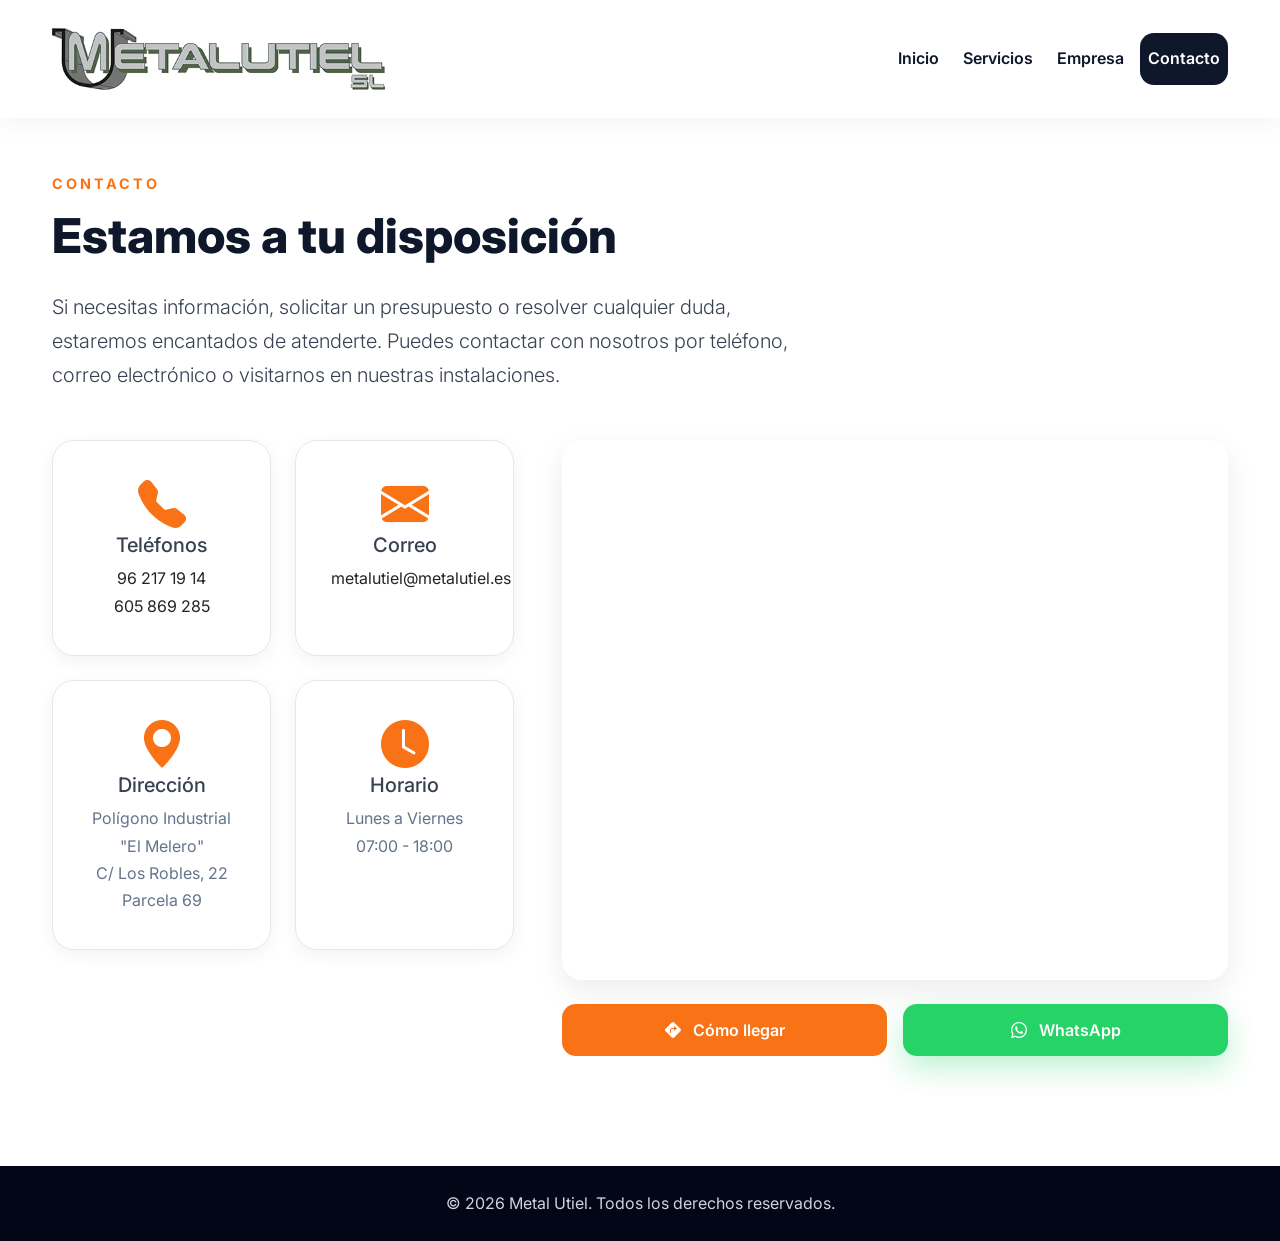
==== contacto.html @ ed5d5f31 "Add files via upload" ====
<!DOCTYPE html>
<html lang="es">

<head>

<meta charset="utf-8">
<meta name="viewport" content="width=device-width, initial-scale=1">

<title>Metal Utiel | Contacto</title>

<meta name="description"
content="Conoce Metal Utiel. Más de 30 años ofreciendo soluciones de mantenimiento industrial, maquinaria vinícola y fabricación metálica en Utiel.">

<link href="https://cdn.jsdelivr.net/npm/bootstrap@5.3.8/dist/css/bootstrap.min.css" rel="stylesheet">
<link href="https://cdn.jsdelivr.net/npm/bootstrap-icons@1.13.1/font/bootstrap-icons.min.css" rel="stylesheet">

<link href="css/mio.css" rel="stylesheet">

<link rel="icon" href="img/logo.ico">

<link rel="preconnect" href="https://fonts.googleapis.com">

<link href="https://fonts.googleapis.com/css2?family=Inter:wght@300;400;500;600;700;800&display=swap" rel="stylesheet">

</head>

<body>

<!-- ================= NAVBAR ================= -->

<nav class="navbar navbar-expand-lg fixed-top">

<div class="container">

<a class="navbar-brand" href="index.html">

<img src="img/LOGOLARGO.png"
class="logo-header"
alt="Metal Utiel">

</a>

<button class="navbar-toggler"
data-bs-toggle="collapse"
data-bs-target="#menu">

<span class="navbar-toggler-icon"></span>

</button>

<div class="collapse navbar-collapse"
id="menu">

<ul class="navbar-nav ms-auto">

<li class="nav-item">
<a class="nav-link" href="index.html">
Inicio
</a>
</li>

<li class="nav-item">
<a class="nav-link" href="servicios.html">
Servicios
</a>
</li>

<li class="nav-item">
<a class="nav-link" href="empresa.html">
Empresa
</a>
</li>





<li class="nav-item">
<a class="nav-link active
" href="contacto.html">
Contacto
</a>
</li>

</ul>

</div>

</div>

</nav>



<section class="section primera-seccion">

    <div class="container">

        <div class="text-left mb-5">

            <span class="section-mini">
                CONTACTO
            </span>

            <h1 class="section-title">
                Estamos a tu disposición
            </h1>

            <p class="lead" style="max-width:750px;">
                Si necesitas información, solicitar un presupuesto o resolver cualquier duda,
                estaremos encantados de atenderte. Puedes contactar con nosotros por teléfono,
                correo electrónico o visitarnos en nuestras instalaciones.
            </p>

        </div>

        <div class="row g-5 align-items-stretch">

            <!-- IZQUIERDA -->
            <div class="col-lg-5">

                <div class="row g-4">

    <div class="col-md-6">
        <div class="value-card text-center h-100">

            <i class="bi bi-telephone-fill display-5 text-orange mb-3"></i>

            <h5>Teléfonos</h5>

            <p class="mb-0">
                <a href="tel:+34962171914"
                   class="text-decoration-none text-dark">
                    96 217 19 14
                </a>
            </p>

             <p class="mb-0">
                <a href="tel:+34605869285"
                   class="text-decoration-none text-dark">
                    605 869 285
                </a>
            </p>

        </div>
    </div>

    <div class="col-md-6">
        <div class="value-card text-center h-100">

            <i class="bi bi-envelope-fill display-5 text-orange mb-3"></i>

            <h5>Correo</h5>

            <p class="mb-0">
                <a href="mailto:info@metalutiel.es"
                   class="text-decoration-none text-dark">
                    metalutiel@metalutiel.es
                </a>
            </p>

        </div>
    </div>

<div class="col-md-6">
    <div class="value-card text-center h-100">

        <i class="bi bi-geo-alt-fill display-5 text-orange mb-3"></i>

        <h5>Dirección</h5>

        <p class="mb-0">
            Polígono Industrial <br>"El Melero"<br>
            C/ Los Robles, 22<br> Parcela 69
        </p>

    </div>
</div>

    <div class="col-md-6">
        <div class="value-card text-center h-100">

            <i class="bi bi-clock-fill display-5 text-orange mb-3"></i>

            <h5>Horario</h5>

            <p class="mb-0">
                Lunes a Viernes<br>
                07:00 - 18:00
            </p>

        </div>
    </div>

</div>

            </div>

            <!-- DERECHA -->
            <div class="col-lg-7">

<div class="mapa-contacto mb-4">

    <iframe src="https://www.google.com/maps/embed?pb=!1m18!1m12!1m3!1d3731.868225473736!2d-1.2093462878448147!3d39.57792327146829!2m3!1f0!2f0!3f0!3m2!1i1024!2i768!4f13.1!3m3!1m2!1s0xd60cb50cfaef9b5%3A0x9363ec86e0dedd48!2sMetalutiel!5e1!3m2!1ses!2ses!4v1785226518071!5m2!1ses!2ses" 
        width="100%"
        height="540"
        style="border:0;"
        allowfullscreen=""
        loading="lazy"
        referrerpolicy="no-referrer-when-downgrade">
    </iframe>

</div>

<div class="row g-3">

    <div class="col-md-6">

    <a href="https://www.google.com/maps/dir/?api=1&destination=Pol%C3%ADgono+Industrial+El+Melero,+C%2F+Los+Robles+69,+46300+Utiel,+Valencia"
   target="_blank"
   class="btn btn-primary w-100">

    <i class="bi bi-sign-turn-right-fill me-2"></i>

    Cómo llegar

</a>

    </div>

    <div class="col-md-6">

<a href="https://wa.me/34605869285?text=Hola,%20he%20visto%20vuestra%20web%20y%20me%20gustaría%20solicitar%20información."
           target="_blank"
           class="btn btn-whatsapp w-100">

            <i class="bi bi-whatsapp me-2"></i>

            WhatsApp

        </a>

    </div>

</div>
            </div>

        </div>

    </div>

</section>


<!-- ================= CTA FINAL ================= 

<section id="contacto" class="cta section">

<div class="container text-center">

<h2 class="display-5 fw-bold">
¿Necesitas una solución industrial?
</h2>

<p class="lead mb-4">
Solicita presupuesto sin compromiso.
</p>

<a href="https://wa.me/346XXXXXXXX?text=Hola,%20he%20visto%20vuestra%20web%20y%20me%20gustaría%20solicitar%20información."
   target="_blank"
   class="btn btn-whatsapp btn-lg">
    <i class="bi bi-whatsapp me-2"></i>
    Ponerse en contacto
</a>

</div>

</section>

-->

<footer class="py-4 text-center">
<div class="container">
© 2026 Metal Utiel. Todos los derechos reservados.
</div>
</footer>
---- css/mio.css ----
/*==========================================================
    METAL UTIEL
    CSS v2.0
==========================================================*/


/*==========================================================
    VARIABLES
==========================================================*/

:root{

    --primary:#0f172a;
    --secondary:#f97316;

    --dark:#111827;
    --light:#f8fafc;

    --text:#374151;

    --white:#ffffff;

    --border:#e5e7eb;

    --radius:18px;

    --shadow-sm:0 5px 18px rgba(0,0,0,.05);

    --shadow-md:0 12px 30px rgba(0,0,0,.08);

    --shadow-lg:0 18px 45px rgba(0,0,0,.15);

    --transition:.35s ease;

}



/*==========================================================
    RESET
==========================================================*/

*{

    margin:0;

    padding:0;

    box-sizing:border-box;

}

html{

    scroll-behavior:smooth;

    scroll-padding-top:110px;

}

body{

    font-family:'Inter',sans-serif;

    color:var(--text);

    background:#fff;

    line-height:1.7;

    overflow-x:hidden;

}

img{

    max-width:100%;

    display:block;

}

a{

    text-decoration:none;

}

.section{

    padding:110px 0;

}

.bg-light{

    background:#f8fafc!important;

}



/*==========================================================
    TITULOS
==========================================================*/

.section-mini{

    color:var(--secondary);

    font-size:.9rem;

    letter-spacing:3px;

    font-weight:700;

    text-transform:uppercase;

}

.section-title{

    font-size:clamp(2rem,5vw,3rem);

    color:var(--primary);

    font-weight:800;

    margin-top:10px;

    margin-bottom:25px;

}



/*==========================================================
    NAVBAR
==========================================================*/

.navbar{

    background:#fff;

    padding:14px 0;

    transition:var(--transition);

    box-shadow:0 5px 25px rgba(0,0,0,.05);

    z-index:999;

}

.navbar.scrolled{

    padding:8px 0;

    box-shadow:0 12px 35px rgba(0,0,0,.10);

}

.logo-header{

    height:80px;

    transition:.35s;

}

.navbar.scrolled .logo-header{

    height:60px;

}

.navbar-nav{

    align-items:center;

}

.navbar-nav .nav-link{

    position:relative;

    color:var(--primary);

    font-weight:600;

    padding:12px 18px;

    margin-left:8px;

    border-radius:14px;

    transition:var(--transition);

}

.navbar-nav .nav-link::before{

    content:"";

    position:absolute;

    inset:0;

    background:linear-gradient(135deg,#f97316,#fb923c);

    transform:scaleX(0);

    transform-origin:left;

    border-radius:14px;

    transition:.35s;

    z-index:-1;

}

.navbar-nav .nav-link:hover{

    color:#fff;

    transform:translateY(-2px);

}

.navbar-nav .nav-link:hover::before{

    transform:scaleX(1);

}

.navbar-nav .active{

    background:var(--primary);

    color:#fff!important;

}



/*==========================================================
    BOTONES
==========================================================*/

.btn{

    border-radius:14px;

    padding:14px 34px;

    font-weight:600;

    transition:.35s;

}

.btn-primary{

    background:var(--secondary);

    border:none;

}

.btn-primary:hover{

    background:#ea580c;

    transform:translateY(-3px);

    box-shadow:0 12px 30px rgba(249,115,22,.35);

}

.btn-whatsapp{

    background:#25D366;

    color:#fff;

    border:none;

    box-shadow:0 12px 30px rgba(37,211,102,.30);

}

.btn-whatsapp:hover{

    background:#1ebe5d;

    color:#fff;

    transform:translateY(-3px);

    box-shadow:0 18px 35px rgba(37,211,102,.45);

}

.btn-outline-light{

    border:2px solid rgba(255,255,255,.7);

    color:#fff;

}

.btn-outline-light:hover{

    background:#fff;

    color:#111;

}



/*==========================================================
    TARJETAS GENERICAS
==========================================================*/

.card-modern{

    background:#fff;

    border:none;

    border-radius:20px;

    padding:35px;

    box-shadow:var(--shadow-sm);

    transition:var(--transition);

}

.card-modern:hover{

    transform:translateY(-8px);

    box-shadow:var(--shadow-md);

}

/*==========================================================
    HERO
==========================================================*/

.hero{

    position:relative;

    height:100vh;

    min-height:700px;

    display:flex;

    align-items:center;

    overflow:hidden;

    color:#fff;

    background:#000;

}

.hero-content{

    position:relative;

    z-index:5;

}

.hero h1{

    font-size:clamp(3rem,7vw,5.5rem);

    font-weight:800;

    line-height:1.05;

    margin-bottom:30px;

}

.hero p{

    font-size:1.2rem;

    max-width:650px;

    color:rgba(255,255,255,.92);

    margin-bottom:40px;

}

.hero .btn{

    margin-right:15px;

}



/*==========================================================
    FONDO HERO
==========================================================*/

.hero-bg{

    position:absolute;

    inset:0;

    z-index:1;

    overflow:hidden;

}

.hero-bg::after{

    content:"";

    position:absolute;

    inset:0;

    background:

    linear-gradient(

        rgba(8,15,30,.68),

        rgba(8,15,30,.60)

    );

    z-index:2;

}



/*==========================================================
    CARRUSEL
==========================================================*/

.hero-gallery{

    width:100%;

    height:100%;

}

.hero-track{

    display:flex;

    height:100%;

    width:max-content;

    animation:heroScroll 45s linear infinite;

}

.hero-item{

    width:100vw;

    height:100vh;

    flex:0 0 auto;

    overflow:hidden;

}

.hero-item img{

    width:100%;

    height:100%;

    object-fit:cover;

    transition:transform 8s linear;

}

.hero-item:hover img{

    transform:scale(1.05);

}



/*==========================================================
    BADGE HERO
==========================================================*/

.hero-badge{

    display:inline-flex;

    align-items:center;

    gap:10px;

    background:rgba(255,255,255,.12);

    backdrop-filter:blur(12px);

    border:1px solid rgba(255,255,255,.18);

    padding:12px 24px;

    border-radius:50px;

    margin-bottom:30px;

    font-weight:600;

}

.hero-badge i{

    color:var(--secondary);

}



/*==========================================================
    EMPRESA HERO
==========================================================*/

.empresa-hero{

    position:relative;

    height:80vh;

    min-height:650px;

    display:flex;

    align-items:center;

    justify-content:center;

    text-align:center;

    overflow:hidden;

    color:#fff;

    background:

    url("../img/taller.jpg")

    center center / cover;

}

.empresa-overlay{

    position:absolute;

    inset:0;

    background:

    linear-gradient(

        rgba(10,15,25,.70),

        rgba(10,15,25,.65)

    );

}

.empresa-hero .container{

    position:relative;

    z-index:5;

}

.empresa-hero h1{

    font-size:clamp(3rem,7vw,5rem);

    font-weight:800;

    margin-bottom:25px;

}

.empresa-hero p{

    max-width:720px;

    margin:auto;

    margin-bottom:45px;

    font-size:1.2rem;

}



/*==========================================================
    BREADCRUMB
==========================================================*/

.breadcrumb-section{

    background:#fff;

    border-bottom:1px solid var(--border);

    padding:20px 0;

}

.breadcrumb{

    margin:0;

}

.breadcrumb a{

    color:var(--secondary);

    font-weight:600;

}

.breadcrumb-item.active{

    color:#64748b;

}



/*==========================================================
    CTA
==========================================================*/

.cta{

    position:relative;

    overflow:hidden;

    background:

    linear-gradient(

        135deg,

        #0f172a,

        #1e293b

    );

    color:#fff;

}

.cta::before{

    content:"";

    position:absolute;

    width:450px;

    height:450px;

    border-radius:50%;

    background:rgba(255,255,255,.05);

    top:-200px;

    right:-120px;

}

.cta::after{

    content:"";

    position:absolute;

    width:350px;

    height:350px;

    border-radius:50%;

    background:rgba(249,115,22,.08);

    left:-100px;

    bottom:-150px;

}

.cta .container{

    position:relative;

    z-index:5;

}

.cta h2{

    font-weight:800;

    margin-bottom:20px;

}

.cta p{

    color:rgba(255,255,255,.85);

}



/*==========================================================
    HERO ANIMATION
==========================================================*/

@keyframes heroScroll{

    from{

        transform:translateX(0);

    }

    to{

        transform:translateX(-50%);

    }

}



/*==========================================================
    TARJETAS DE SERVICIOS
==========================================================*/

.service-card{

    background:#fff;

    border-radius:24px;

    padding:40px 35px;

    height:100%;

    text-align:center;

    border:1px solid var(--border);

    box-shadow:var(--shadow-sm);

    transition:var(--transition);

    position:relative;

    overflow:hidden;

}

.service-card::before{

    content:"";

    position:absolute;

    left:0;

    top:0;

    width:100%;

    height:4px;

    background:linear-gradient(90deg,var(--secondary),#fb923c);

    transform:scaleX(0);

    transition:.35s;

}

.service-card:hover{

    transform:translateY(-10px);

    box-shadow:var(--shadow-lg);

}

.service-card:hover::before{

    transform:scaleX(1);

}

.service-card .icon{

    display:flex;
    align-items:center;
    justify-content:center;
    margin:0 auto 25px;
    font-size:3.2rem;
    color:var(--secondary);
    background:none;
    width:auto;
    height:auto;
    border-radius:0;
    box-shadow:none;
    transition:var(--transition);

}

.service-card:hover .icon{

    transform:scale(1.12);

}

.service-card h5{

    color:var(--primary);

    font-weight:700;

    margin-bottom:15px;

}

.service-card p{

    margin:0;

    color:#64748b;

}


/* Primera sección de páginas internas */

.primera-seccion{

    padding-top:170px !important;

}


/*==========================================================
    TARJETAS EMPRESA
==========================================================*/

.info-card,
.value-card,
.why-card,
.sector-card{

    background:#fff;

    border-radius:22px;

    padding:35px;

    text-align:center;

    height:100%;

    border:1px solid var(--border);

    box-shadow:var(--shadow-sm);

    transition:var(--transition);

}

.info-card:hover,
.value-card:hover,
.why-card:hover,
.sector-card:hover{

    transform:translateY(-8px);

    box-shadow:var(--shadow-md);

}

.info-card i,
.value-card i,
.why-card i,
.sector-card i{

    font-size:3rem;

    color:var(--secondary);

    margin-bottom:20px;

}

.info-card h4,
.info-card h5,
.value-card h4,
.why-card h4,
.sector-card h4{

    color:var(--primary);

    font-weight:700;

    margin-bottom:15px;

}

.info-card p,
.value-card p,
.why-card p,
.sector-card p{

    color:#64748b;

    margin:0;

}


/*==========================================================
    FEATURES
==========================================================*/

.feature-item{

    display:flex;

    align-items:flex-start;

    gap:18px;

    margin-bottom:28px;

}

.feature-item i{

    color:var(--secondary);

    font-size:1.5rem;

    margin-top:4px;

}

.feature-item h5{

    color:var(--primary);

    font-weight:700;

    margin-bottom:5px;

}

.feature-item p{

    margin:0;

}


/*==========================================================
    TIMELINE
==========================================================*/

.timeline{

    position:relative;

    max-width:900px;

    margin:auto;

}

.timeline::before{

    content:"";

    position:absolute;

    left:60px;

    top:0;

    bottom:0;

    width:4px;

    background:#e2e8f0;

}

.timeline-item{

    position:relative;

    display:flex;

    gap:40px;

    margin-bottom:60px;

}

.timeline-year{

    width:120px;

    flex-shrink:0;

    background:var(--secondary);

    color:#fff;

    border-radius:50px;

    text-align:center;

    padding:12px;

    font-weight:700;

    z-index:2;

}

.timeline-content{

    flex:1;

    background:#fff;

    border-radius:18px;

    padding:30px;

    border:1px solid var(--border);

    box-shadow:var(--shadow-sm);

}

.timeline-content h4{

    color:var(--primary);

    font-weight:700;

    margin-bottom:10px;

}


/*==========================================================
    HISTORY BOX
==========================================================*/

.history-box{

    background:#fff;

    border-radius:20px;

    padding:25px;

    text-align:center;

    box-shadow:var(--shadow-sm);

}

.history-box h3{

    color:var(--secondary);

    font-size:2.2rem;

    font-weight:800;

    margin-bottom:5px;

}


/*==========================================================
    EMPRESA IMAGE
==========================================================*/

.empresa-image{

    position:relative;

}

.empresa-image img{

    border-radius:24px;

}

.experience-card{

    position:absolute;

    right:-30px;

    bottom:40px;

    background:#fff;

    padding:30px;

    border-radius:20px;

    box-shadow:var(--shadow-lg);

    text-align:center;

}

.experience-card h2{

    color:var(--secondary);

    font-size:3rem;

    font-weight:800;

    margin-bottom:5px;

}


/*==========================================================
    QUOTE
==========================================================*/

.empresa-quote{

    background:var(--primary);

    color:#fff;

    padding:90px 0;

}

.quote-icon{

    font-size:4rem;

    color:var(--secondary);

    margin-bottom:20px;

    display:block;

}

.empresa-quote h2{

    font-weight:300;

    line-height:1.5;

}

.instalaciones-img{

    width:100%;

    display:flex;

    justify-content:center;

    align-items:center;

}

.instalaciones-img img{

    width:100%;

    max-width:700px;

    height:600px;

    object-fit:cover;

    object-position:center;

    border-radius:24px;

}


/*==========================================================
    CONTADORES
==========================================================*/

.counter-card{

    background:#fff;

    border-radius:22px;

    padding:40px;

    box-shadow:var(--shadow-sm);

    transition:var(--transition);

}

.counter-card:hover{

    transform:translateY(-8px);

    box-shadow:var(--shadow-md);

}

.counter{

    color:var(--secondary);

    font-size:3rem;

    font-weight:800;

}


/*==========================================================
    GALERÍA
==========================================================*/

.gallery-card{

    position:relative;

    overflow:hidden;

    border-radius:24px;

    box-shadow:var(--shadow-sm);

    cursor:pointer;

}

.gallery-card img{

    width:100%;

    height:320px;

    object-fit:cover;

    transition:.6s;

}

.gallery-card::after{

    content:"";

    position:absolute;

    inset:0;

    background:linear-gradient(

        transparent,

        rgba(15,23,42,.55)

    );

    opacity:0;

    transition:.4s;

}

.gallery-card:hover img{

    transform:scale(1.08);

}

.gallery-card:hover::after{

    opacity:1;

}


/*==========================================================
    PROYECTOS
==========================================================*/

.project-card{

    position:relative;

    overflow:hidden;

    border-radius:24px;

    background:#fff;

    box-shadow:var(--shadow-sm);

    transition:.35s;

}

.project-card:hover{

    transform:translateY(-10px);

    box-shadow:var(--shadow-lg);

}

.project-img{

    position:relative;

    overflow:hidden;

}

.project-img img{

    width:100%;

    height:320px;

    object-fit:cover;

    transition:.5s;

}

.project-card:hover .project-img img{

    transform:scale(1.08);

}

.project-overlay{

    position:absolute;

    inset:0;

    display:flex;

    align-items:center;

    justify-content:center;

    background:rgba(15,23,42,.65);

    opacity:0;

    transition:.35s;

}

.project-card:hover .project-overlay{

    opacity:1;

}

.project-overlay a{

    color:#fff;

    border:2px solid #fff;

    padding:12px 26px;

    border-radius:40px;

    transition:.35s;

}

.project-overlay a:hover{

    background:#fff;

    color:var(--primary);

}

.project-info{

    padding:30px;

}

.project-info h4{

    color:var(--primary);

    font-weight:700;

}

.project-info p{

    margin-bottom:0;

    color:#64748b;

}


/*==========================================================
    INSTALACIONES
==========================================================*/

.instalaciones-section{

    background:#0f172a;

    color:#fff;

}

.instalacion-item{

    background:rgba(255,255,255,.06);

    border:1px solid rgba(255,255,255,.08);

    border-radius:18px;

    padding:25px;

    text-align:center;

    transition:.35s;

}

.instalacion-item:hover{

    background:rgba(255,255,255,.10);

    transform:translateY(-6px);

}

.instalacion-item i{

    font-size:2.2rem;

    color:var(--secondary);

    margin-bottom:15px;

}

.instalacion-item h5{

    margin-bottom:8px;

}

.instalacion-item p{

    margin:0;

    color:#d1d5db;

}


/*==========================================================
    FOOTER
==========================================================*/

footer{

    background:#020617;

    color:#cbd5e1;

    padding:70px 0 25px;

}

.footer-title{

    color:#fff;

    font-weight:700;

    margin-bottom:20px;

}

.footer-links{

    list-style:none;

    padding:0;

}

.footer-links li{

    margin-bottom:12px;

}

.footer-links a{

    color:#cbd5e1;

    transition:.3s;

}

.footer-links a:hover{

    color:var(--secondary);

    padding-left:8px;

}

.footer-bottom{

    margin-top:50px;

    border-top:1px solid rgba(255,255,255,.08);

    padding-top:25px;

    text-align:center;

}


/*==========================================================
    BOTÓN WHATSAPP
==========================================================*/

.whatsapp-float{

    position:fixed;

    right:25px;

    bottom:25px;

    width:65px;

    height:65px;

    border-radius:50%;

    background:#25D366;

    display:flex;

    align-items:center;

    justify-content:center;

    color:#fff;

    font-size:2rem;

    z-index:9999;

    box-shadow:0 18px 35px rgba(37,211,102,.40);

    transition:.35s;

}

.whatsapp-float:hover{

    transform:scale(1.1);

    color:#fff;

}


/*==========================================================
    BOTÓN VOLVER ARRIBA
==========================================================*/

.back-top{

    position:fixed;

    right:25px;

    bottom:105px;

    width:55px;

    height:55px;

    border-radius:50%;

    background:var(--secondary);

    color:#fff;

    display:flex;

    align-items:center;

    justify-content:center;

    text-decoration:none;

    opacity:0;

    visibility:hidden;

    transition:.35s;

    z-index:9998;

}

.back-top.show{

    opacity:1;

    visibility:visible;

}

.back-top:hover{

    background:#ea580c;

    color:#fff;

}


/*==========================================================
    ANIMACIONES
==========================================================*/

.fade-up{

    opacity:0;

    transform:translateY(50px);

    transition:all .8s ease;

}

.fade-up.show{

    opacity:1;

    transform:translateY(0);

}

.zoom-in{

    opacity:0;

    transform:scale(.92);

    transition:.8s;

}

.zoom-in.show{

    opacity:1;

    transform:scale(1);

}

.slide-left{

    opacity:0;

    transform:translateX(-70px);

    transition:.8s;

}

.slide-left.show{

    opacity:1;

    transform:translateX(0);

}

.slide-right{

    opacity:0;

    transform:translateX(70px);

    transition:.8s;

}

.slide-right.show{

    opacity:1;

    transform:translateX(0);

}



/*==========================================================
    RESPONSIVE
==========================================================*/

@media (max-width:1400px){

.container{

    max-width:1200px;

}

.hero h1{

    font-size:4.5rem;

}

}



@media (max-width:1200px){

.section{

    padding:90px 0;

}

.hero{

    min-height:650px;

}

.hero h1{

    font-size:3.8rem;

}

.section-title{

    font-size:2.5rem;

}

.timeline::before{

    left:45px;

}

.timeline-year{

    width:90px;

}

.experience-card{

    right:0;

}

}



@media (max-width:992px){

.logo-header{

    height:65px;

}

.hero{

    min-height:600px;

    text-align:center;

}

.hero-content{

    margin:auto;

}

.hero p{

    margin-left:auto;

    margin-right:auto;

}

.hero .btn{

    margin-bottom:15px;

}

.section{

    padding:80px 0;

}

.timeline::before{

    display:none;

}

.timeline-item{

    display:block;

}

.timeline-year{

    margin-bottom:20px;

}

.experience-card{

    position:relative;

    right:auto;

    bottom:auto;

    margin-top:30px;

}

.feature-item{

    align-items:flex-start;

}

.navbar-collapse{

    background:#fff;

    border-radius:20px;

    padding:25px;

    margin-top:20px;

    box-shadow:var(--shadow-md);

}

.navbar-nav .nav-link{

    margin:8px 0;

}

}



@media (max-width:768px){

.hero{

    min-height:540px;

}

.hero h1{

    font-size:2.8rem;

}

.hero p{

    font-size:1rem;

}

.section-title{

    font-size:2rem;

}

.hero-badge{

    font-size:.8rem;

    padding:10px 18px;

}

.gallery-card img{

    height:240px;

}

.project-img img{

    height:240px;

}

.counter{

    font-size:2.3rem;

}

.counter-card{

    padding:30px;

}

.instalacion-item{

    margin-bottom:20px;

}

.footer-title{

    margin-top:25px;

}

.back-top{

    right:18px;

    bottom:95px;

}

.whatsapp-float{

    right:18px;

    bottom:20px;

}

}



@media (max-width:576px){

.section{

    padding:65px 0;

}

.hero{

    min-height:500px;

}

.hero h1{

    font-size:2.2rem;

}

.hero p{

    font-size:.95rem;

}

.section-title{

    font-size:1.8rem;

}

.hero .btn{

    width:100%;

    margin-right:0;

}

.btn{

    width:100%;

}

.timeline-content{

    padding:22px;

}

.gallery-card img{

    height:220px;

}

.project-img img{

    height:220px;

}

.value-card,
.info-card,
.why-card,
.service-card,
.sector-card{

    padding:28px;

}

.whatsapp-float{

    width:58px;

    height:58px;

    font-size:1.7rem;

}

.back-top{

    width:48px;

    height:48px;

}

}



/*==========================================================
    UTILIDADES
==========================================================*/

.shadow-hover{

    transition:var(--transition);

}

.shadow-hover:hover{

    transform:translateY(-6px);

    box-shadow:var(--shadow-lg);

}

.radius{

    border-radius:var(--radius);

}

.text-orange{

    color:var(--secondary);

}

.bg-orange{

    background:var(--secondary);

}

.bg-dark-blue{

    background:var(--primary);

}

.object-cover{

    object-fit:cover;

}

.overflow-hidden{

    overflow:hidden;

}



/*==========================================================
    SCROLLBAR
==========================================================*/

::-webkit-scrollbar{

    width:10px;

}

::-webkit-scrollbar-track{

    background:#e5e7eb;

}

::-webkit-scrollbar-thumb{

    background:var(--secondary);

    border-radius:50px;

}

::-webkit-scrollbar-thumb:hover{

    background:#ea580c;

}



/*==========================================================
    SELECCIÓN DE TEXTO
==========================================================*/

::selection{

    background:var(--secondary);

    color:#fff;

}



/*==========================================================
    FOCUS
==========================================================*/

button:focus,
.btn:focus,
.form-control:focus,
.form-select:focus{

    box-shadow:0 0 0 .25rem rgba(249,115,22,.25);

    border-color:var(--secondary);

}



/*==========================================================
    TRANSICIONES GLOBALES
==========================================================*/

a,
button,
img,
.card-modern,
.service-card,
.info-card,
.value-card,
.project-card,
.gallery-card{

    transition:all .35s ease;

}


/*==========================================================
    FORMULARIO CONTACTO
==========================================================*/

.form-control{

    border-radius:14px;

    padding:14px 18px;

    border:1px solid #d1d5db;

    box-shadow:none;

}

.form-control:focus{

    border-color:var(--secondary);

    box-shadow:0 0 0 .2rem rgba(249,115,22,.15);

}

textarea.form-control{

    resize:vertical;

}



/*==========================================================
    MAPA
==========================================================*/

.map-container{

    overflow:hidden;

    border-radius:24px;

    box-shadow:var(--shadow-md);

}

.map-container iframe{

    display:block;

    width:100%;

}

.mapa-contacto {
    border-radius: 20px;
    overflow: hidden;
    box-shadow: 0 10px 30px rgba(0,0,0,.08);
}

.mapa-contacto iframe {
    display:block;
}

/*==========================================================
    CTA CONTACTO
==========================================================*/

.cta .btn{

    min-width:260px;

}

@media(max-width:992px){

    .cta .btn{

        min-width:100%;

    }

}

/*==========================================================
    BANNER SERVICIOS
==========================================================*/

.service-banner{

    position:relative;
    height:420px;
    border-radius:28px;
    overflow:hidden;
    margin-bottom:45px;
    box-shadow:var(--shadow-lg);

}

.service-banner img{

    width:100%;
    height:100%;
    object-fit:cover;
    transition:transform .6s ease;

}

.service-banner:hover img{

    transform:scale(1.05);

}

.service-banner::after{

    content:"";
    position:absolute;
    inset:0;
    background:linear-gradient(
        rgba(15,23,42,.25),
        rgba(15,23,42,.80)
    );

}

.service-banner-content{

    position:absolute;
    left:60px;
    bottom:60px;
    z-index:2;
    color:#fff;
    max-width:700px;

}

.service-banner-content h2{

    font-size:clamp(2rem,5vw,3.5rem);
    font-weight:800;
    margin:12px 0 18px;

}

.service-banner-content p{

    color:rgba(255,255,255,.92);
    max-width:650px;

}

@media(max-width:768px){

    .service-banner{

        height:320px;

    }

    .service-banner-content{

        left:30px;
        right:30px;
        bottom:30px;

    }

}
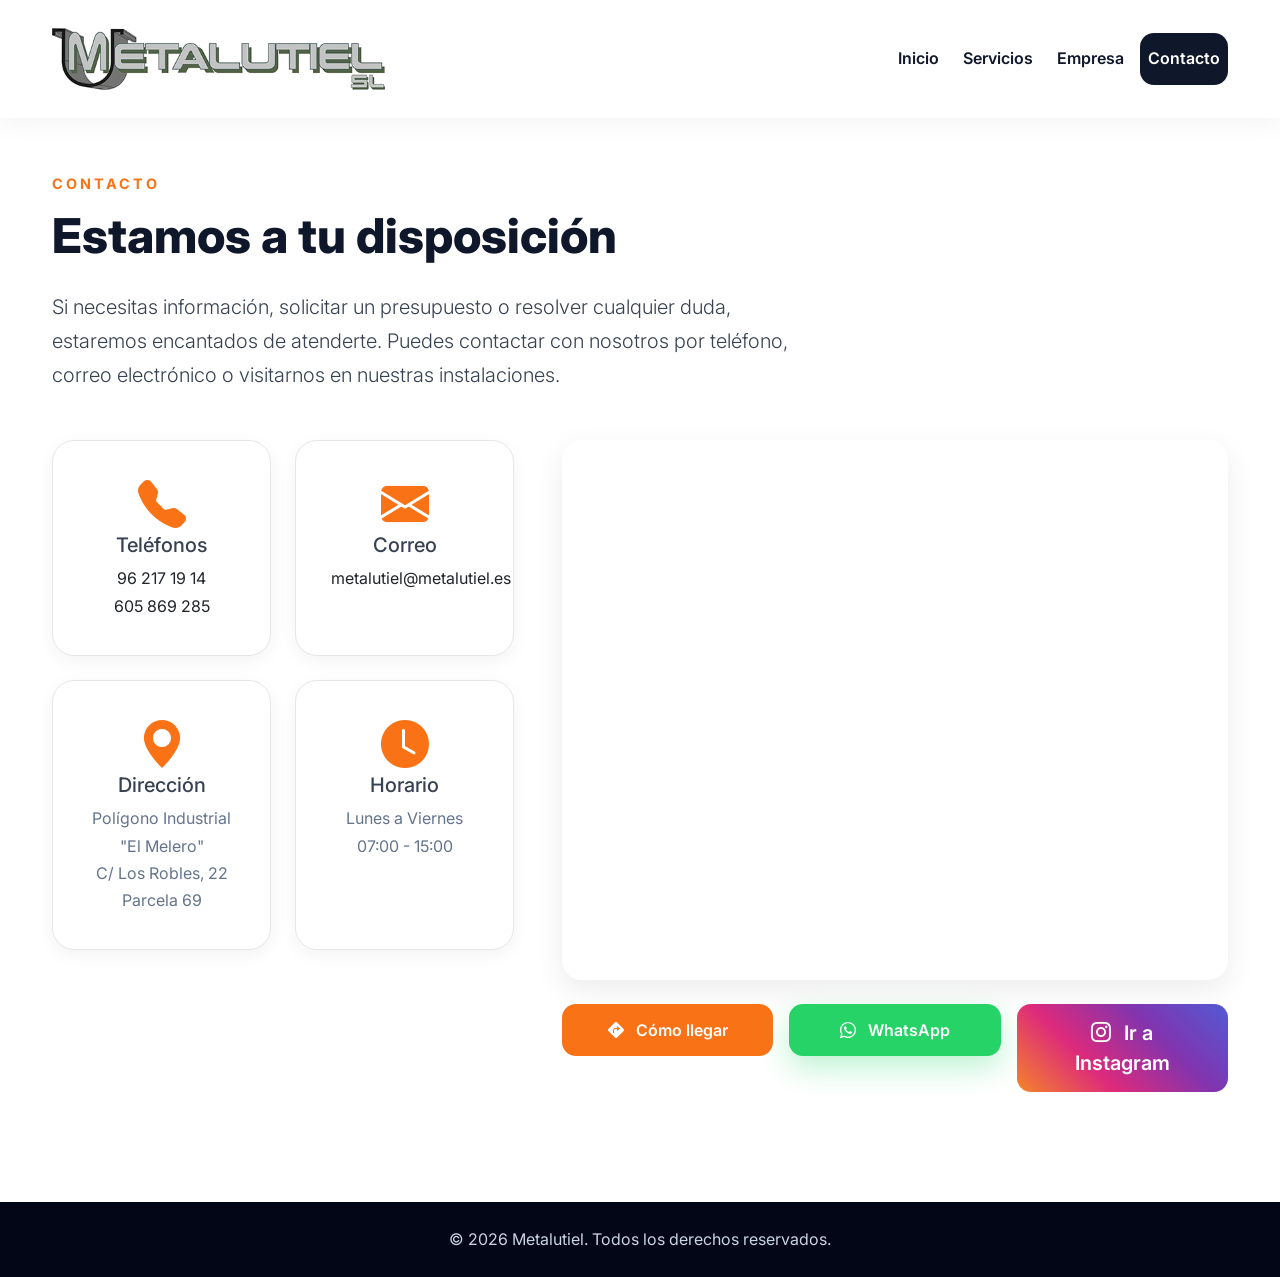
==== commit 1803cb08: "Add files via upload" ====
--- a/contacto.html
+++ b/contacto.html
@@ -6,7 +6,7 @@
 <meta charset="utf-8">
 <meta name="viewport" content="width=device-width, initial-scale=1">
 
-<title>Metal Utiel | Contacto</title>
+<title>Metalutiel | Contacto</title>
 
 <meta name="description"
 content="Conoce Metal Utiel. Más de 30 años ofreciendo soluciones de mantenimiento industrial, maquinaria vinícola y fabricación metálica en Utiel.">
@@ -186,7 +186,7 @@
 
             <p class="mb-0">
                 Lunes a Viernes<br>
-                07:00 - 18:00
+                07:00 - 15:00
             </p>
 
         </div>
@@ -214,7 +214,7 @@
 
 <div class="row g-3">
 
-    <div class="col-md-6">
+    <div class="col-md-4">
 
     <a href="https://www.google.com/maps/dir/?api=1&destination=Pol%C3%ADgono+Industrial+El+Melero,+C%2F+Los+Robles+69,+46300+Utiel,+Valencia"
    target="_blank"
@@ -228,7 +228,7 @@
 
     </div>
 
-    <div class="col-md-6">
+    <div class="col-md-4">
 
 <a href="https://wa.me/34605869285?text=Hola,%20he%20visto%20vuestra%20web%20y%20me%20gustaría%20solicitar%20información."
            target="_blank"
@@ -239,6 +239,17 @@
             WhatsApp
 
         </a>
+
+    </div>
+
+    <div class="col-md-4">
+
+ <a href="https://www.instagram.com/metalutiel?utm_source=qr&igsh=b3NsemRvZmw2ZXVn"
+   target="_blank"
+   class="btn btn-instagram btn-lg">
+    <i class="bi bi-instagram me-2"></i>
+    Ir a Instagram
+</a>
 
     </div>
 
@@ -279,8 +290,12 @@
 
 -->
 
+<script src="https://cdn.jsdelivr.net/npm/bootstrap@5.3.8/dist/js/bootstrap.bundle.min.js"></script>
+
+
+
 <footer class="py-4 text-center">
 <div class="container">
-© 2026 Metal Utiel. Todos los derechos reservados.
+© 2026 Metalutiel. Todos los derechos reservados.
 </div>
 </footer>
--- a/css/mio.css
+++ b/css/mio.css
@@ -1601,6 +1601,27 @@
 
 
 /*==========================================================
+    BOTÓN instagram
+==========================================================*/
+
+.btn-instagram {
+    background: linear-gradient(45deg, #f58529, #dd2a7b, #8134af, #515bd4);
+    color: #fff;
+    border: none;
+    transition: all 0.3s ease;
+}
+
+.btn-instagram:hover {
+    background: linear-gradient(45deg, #e76f00, #c2185b, #6a1b9a, #3949ab);
+    color: #fff;
+    transform: translateY(-2px);
+    box-shadow: 0 8px 20px rgba(0,0,0,.25);
+}
+
+
+
+
+/*==========================================================
     BOTÓN WHATSAPP
 ==========================================================*/
 
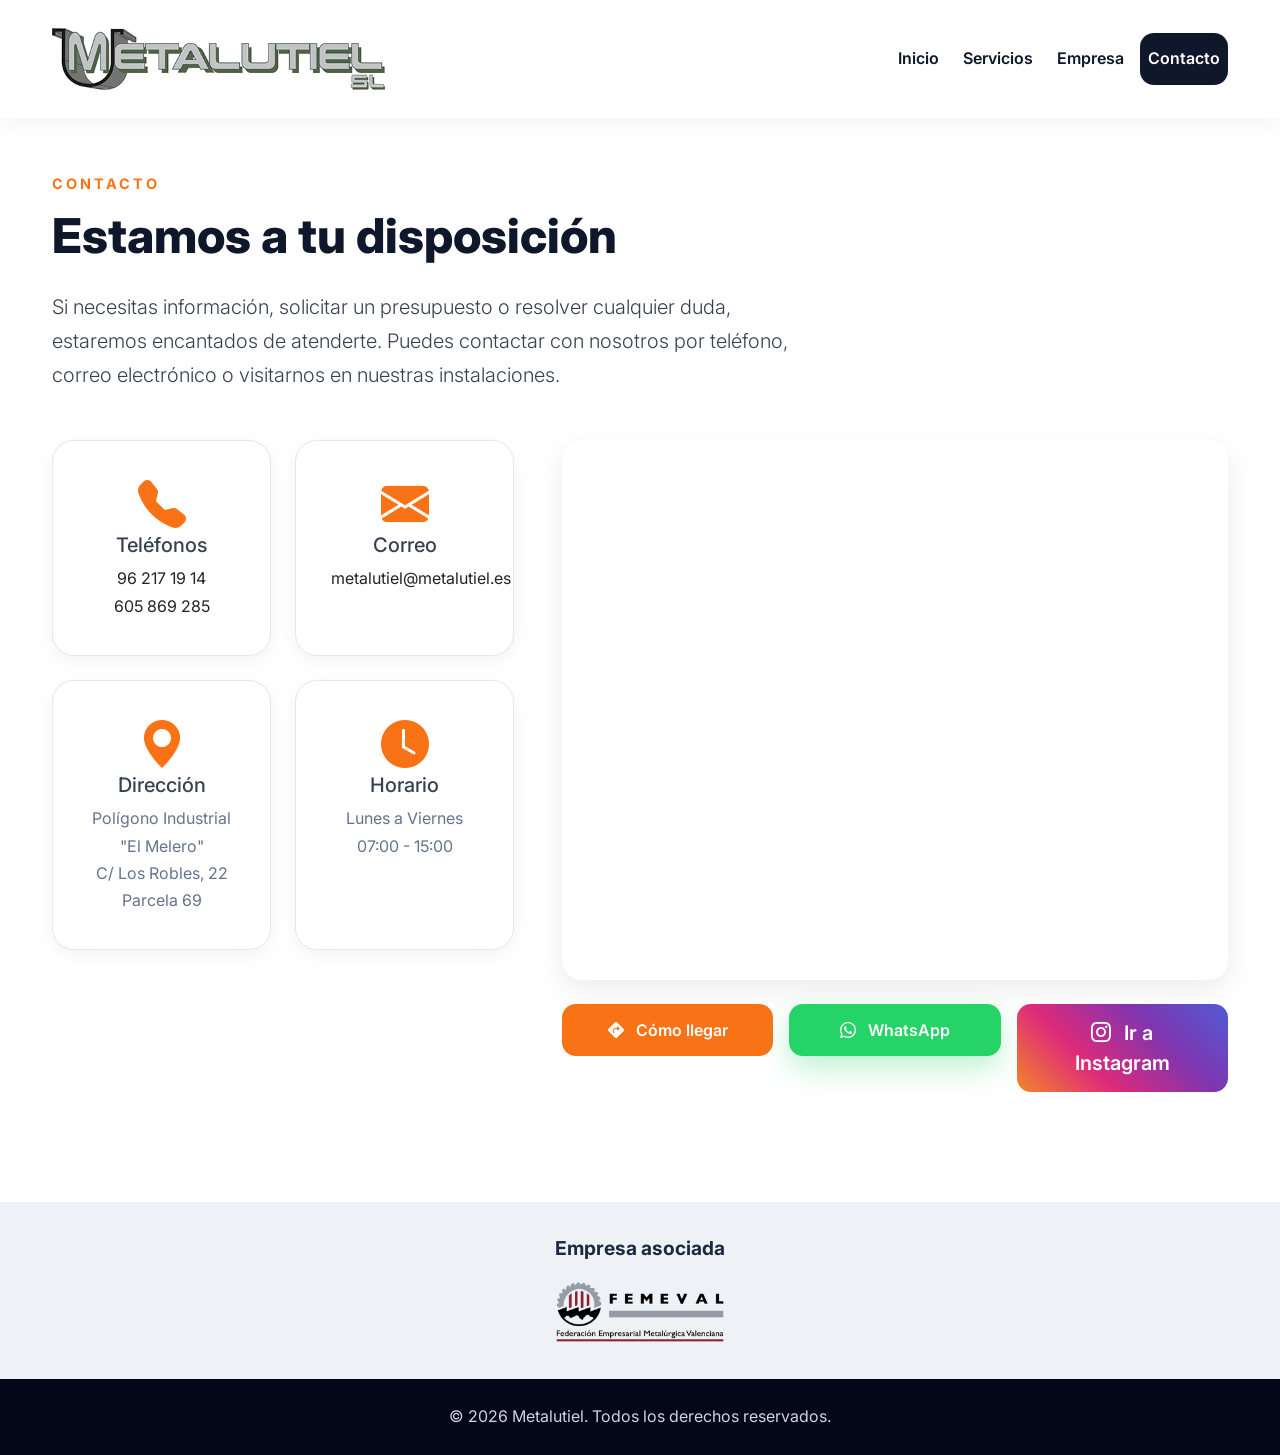
==== commit 2922ffb6: "Add files via upload" ====
--- a/contacto.html
+++ b/contacto.html
@@ -263,6 +263,24 @@
 </section>
 
 
+<!-- EMPRESA ASOCIADA -->
+<section class="empresa-asociada">
+
+    <div class="container empresa-container">
+
+        <h5 class="empresa-titulo">
+            Empresa asociada
+        </h5>
+
+        <img src="img/femeval.png"
+             alt="FEMEVAL - Empresa asociada"
+             class="femeval-logo">
+
+    </div>
+
+</section>
+
+
 <!-- ================= CTA FINAL ================= 
 
 <section id="contacto" class="cta section">
--- a/css/mio.css
+++ b/css/mio.css
@@ -1600,6 +1600,37 @@
 }
 
 
+/* ================================
+   EMPRESA ASOCIADA
+   ================================ */
+
+.empresa-asociada {
+    background: #eef1f5;
+    padding: 35px 20px;
+    text-align: center;
+}
+
+.empresa-asociada .container {
+    text-align: center;
+}
+
+.empresa-titulo {
+    color: #1b2a41;
+    font-size: 1.2rem;
+    font-weight: 700;
+    margin: 0 0 20px 0;
+    text-align: center;
+}
+
+.femeval-logo {
+    display: block !important;
+    width: 180px !important;
+    max-width: 180px !important;
+    height: auto !important;
+    margin: 0 auto !important;
+}
+
+
 /*==========================================================
     BOTÓN instagram
 ==========================================================*/
